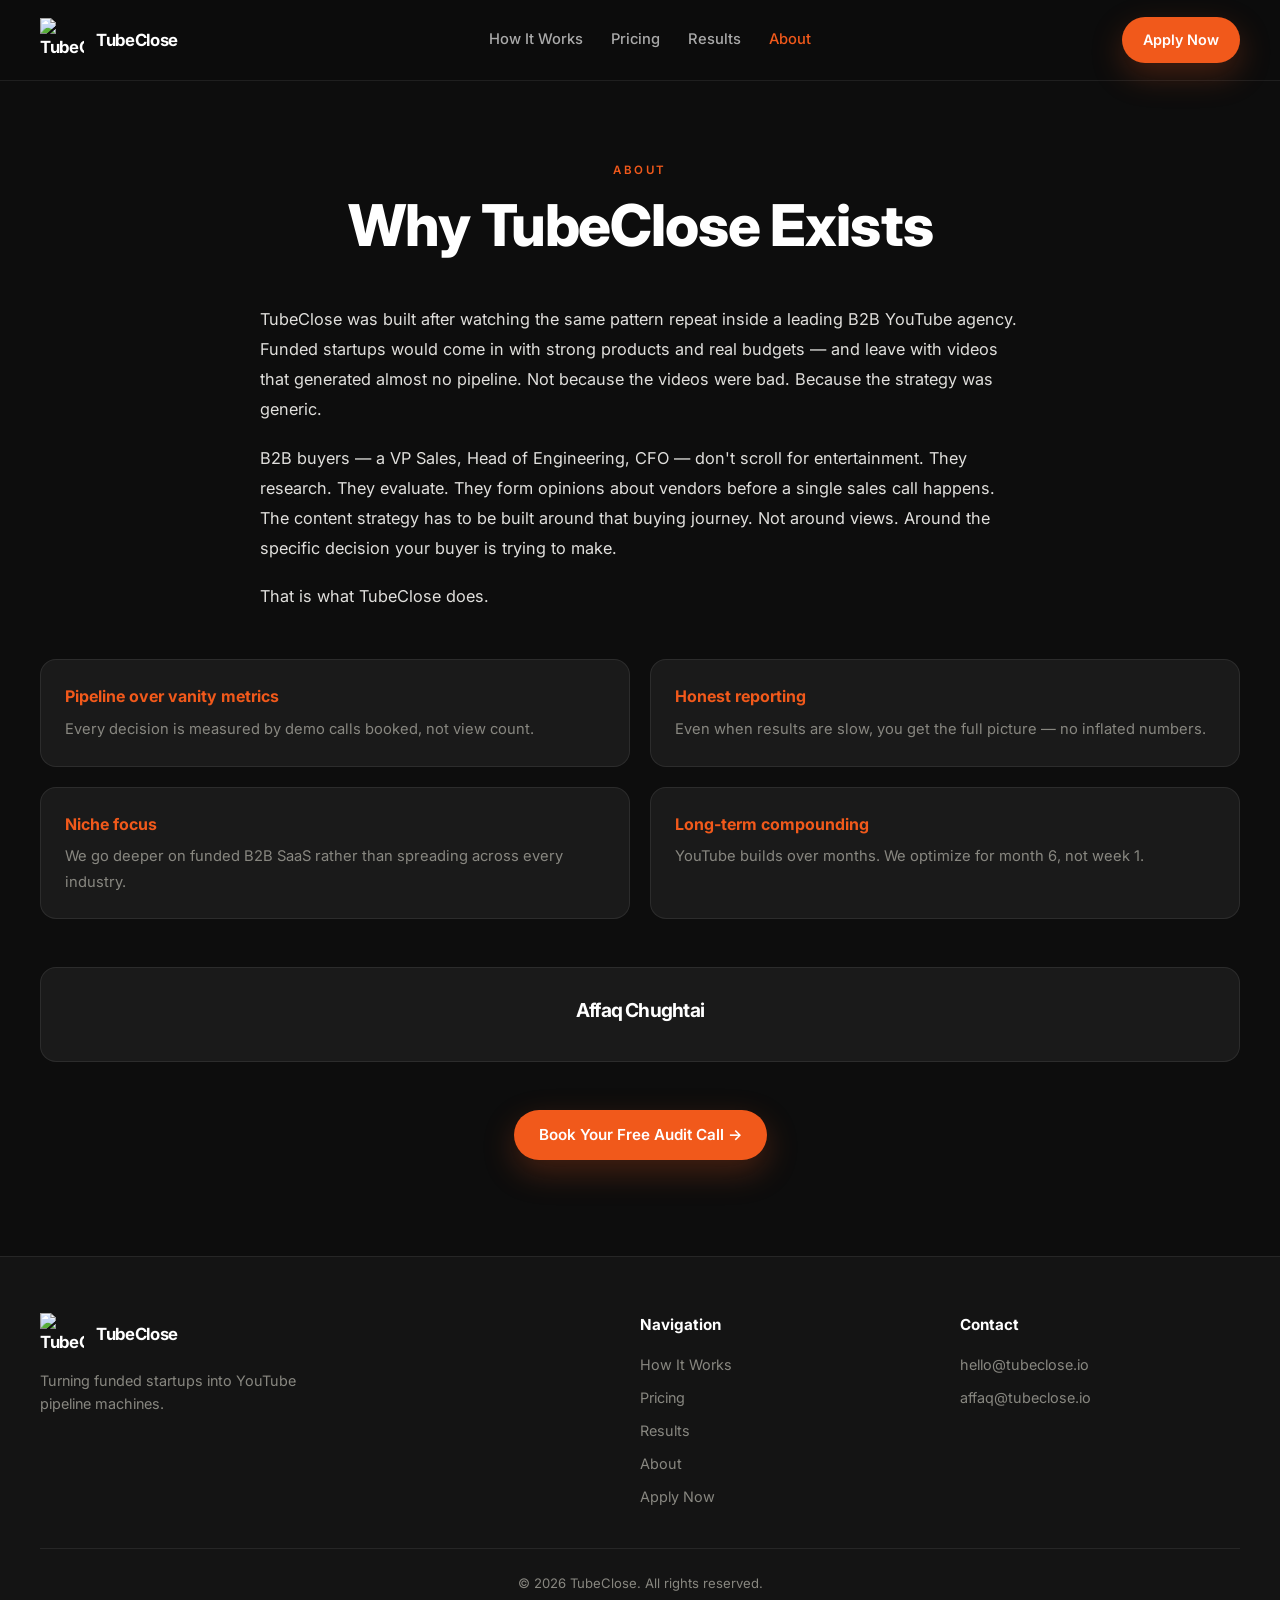
==== about.html @ f4edf195 "Add files via upload" ====
<!DOCTYPE html>
<html lang="en">
<head>
  <meta charset="UTF-8">
  <meta name="viewport" content="width=device-width, initial-scale=1.0">
  <title>About | TubeClose</title>
  <link rel="icon" href="https://framerusercontent.com/images/LfIAenBygjpMhnnKQjpgS8eivw.png">
  <link rel="preconnect" href="https://fonts.googleapis.com">
  <link rel="preconnect" href="https://fonts.gstatic.com" crossorigin>
  <link href="https://fonts.googleapis.com/css2?family=Instrument+Serif:ital@0;1&family=Inter:wght@400;500;600;700;800&display=swap" rel="stylesheet">
  <link rel="stylesheet" href="styles.css">
</head>
<body>

<header class="site-header">
  <div class="container">
    <nav class="nav">
      <a href="index.html" class="brand">
        <img src="https://framerusercontent.com/images/LfIAenBygjpMhnnKQjpgS8eivw.png" alt="TubeClose logo" width="44" height="44">
        <span>TubeClose</span>
      </a>
      <div class="desktop-nav">
        <a href="index.html#how-it-works">How It Works</a>
        <a href="pricing.html">Pricing</a>
        <a href="index.html#results">Results</a>
        <a href="about.html" class="active">About</a>
      </div>
      <div class="nav-actions">
        <a href="https://cal.com/tubeclose.bookings/tube-close-meeting" target="_blank" class="btn btn--primary btn--small">Apply Now</a>
        <button class="menu-toggle" type="button" aria-label="Open menu">☰</button>
      </div>
    </nav>
    <nav class="mobile-nav" id="mobileNav">
      <a href="index.html#how-it-works">How It Works</a>
      <a href="pricing.html">Pricing</a>
      <a href="index.html#results">Results</a>
      <a href="about.html">About</a>
      <a href="contact.html">Apply Now</a>
    </nav>
  </div>
</header>

<main>
  <section class="page-hero">
    <div class="container">
      <p class="eyebrow">About</p>
      <h1>Why TubeClose Exists</h1>
    </div>
  </section>

  <section class="section" style="padding-top: 0; border-top: none;">
    <div class="container">
      <div class="about-content">
        <p>TubeClose was built after watching the same pattern repeat inside a leading B2B YouTube agency. Funded startups would come in with strong products and real budgets — and leave with videos that generated almost no pipeline. Not because the videos were bad. Because the strategy was generic.</p>
        <p>B2B buyers — a VP Sales, Head of Engineering, CFO — don't scroll for entertainment. They research. They evaluate. They form opinions about vendors before a single sales call happens. The content strategy has to be built around that buying journey. Not around views. Around the specific decision your buyer is trying to make.</p>
        <p>That is what TubeClose does.</p>
      </div>

      <div class="values-grid">
        <div class="value-item">
          <strong>Pipeline over vanity metrics</strong>
          <span>Every decision is measured by demo calls booked, not view count.</span>
        </div>
        <div class="value-item">
          <strong>Honest reporting</strong>
          <span>Even when results are slow, you get the full picture — no inflated numbers.</span>
        </div>
        <div class="value-item">
          <strong>Niche focus</strong>
          <span>We go deeper on funded B2B SaaS rather than spreading across every industry.</span>
        </div>
        <div class="value-item">
          <strong>Long-term compounding</strong>
          <span>YouTube builds over months. We optimize for month 6, not week 1.</span>
        </div>
      </div>

      <div class="founder-card">
        <h3>Affaq Chughtai</h3>
      </div>

      <div class="cta-row" style="margin-top: 48px;">
        <a href="https://cal.com/tubeclose.bookings/tube-close-meeting" target="_blank" class="btn btn--primary">Book Your Free Audit Call →</a>
      </div>
    </div>
  </section>
</main>

<footer class="footer">
  <div class="container footer-grid">
    <div>
      <a href="index.html" class="brand">
        <img src="https://framerusercontent.com/images/LfIAenBygjpMhnnKQjpgS8eivw.png" alt="TubeClose" width="44" height="44">
        <span>TubeClose</span>
      </a>
      <p class="footer-tagline">Turning funded startups into YouTube pipeline machines.</p>
    </div>
    <div>
      <h4>Navigation</h4>
      <div class="footer-links">
        <a href="index.html#how-it-works">How It Works</a>
        <a href="pricing.html">Pricing</a>
        <a href="index.html#results">Results</a>
        <a href="about.html">About</a>
        <a href="contact.html">Apply Now</a>
      </div>
    </div>
    <div>
      <h4>Contact</h4>
      <div class="footer-links">
        <a href="mailto:hello@tubeclose.io">hello@tubeclose.io</a>
        <a href="mailto:affaq@tubeclose.io">affaq@tubeclose.io</a>
      </div>
    </div>
  </div>
  <div class="container footer-bottom">© 2026 TubeClose. All rights reserved.</div>
</footer>

<script src="main.js"></script>
</body>
</html>
---- styles.css ----
:root {
  --bg: #0d0d0d;
  --surface: #1a1a1a;
  --surface-2: #141414;
  --text: #ffffff;
  --text-secondary: #e0dfdc;
  --muted: #888780;
  --accent: #f1591b;
  --accent-light: #ff8a3d;
  --accent-soft: rgba(241, 89, 27, 0.15);
  --line: rgba(255, 255, 255, 0.08);
  --radius-lg: 24px;
  --radius-md: 16px;
  --radius-sm: 12px;
  --ease: cubic-bezier(0.4, 0, 0.2, 1);
  --container: min(1200px, calc(100vw - 48px));
}

*, *::before, *::after { box-sizing: border-box; }

html { scroll-behavior: smooth; }

body {
  margin: 0;
  background: var(--bg);
  color: var(--text);
  font-family: "Inter", system-ui, sans-serif;
  line-height: 1.6;
  overflow-x: hidden;
}

a { color: inherit; text-decoration: none; }

img { display: block; max-width: 100%; }

button { font: inherit; cursor: pointer; border: none; background: none; }

.container {
  width: var(--container);
  margin: 0 auto;
}

/* HEADER */
.site-header {
  position: sticky;
  top: 0;
  z-index: 100;
  backdrop-filter: blur(20px);
  background: rgba(13, 13, 13, 0.85);
  border-bottom: 1px solid var(--line);
}

.nav {
  min-height: 80px;
  display: flex;
  align-items: center;
  justify-content: space-between;
  gap: 20px;
}

.brand {
  display: inline-flex;
  align-items: center;
  gap: 12px;
  font-weight: 700;
  font-size: 1.05rem;
  letter-spacing: -0.02em;
  flex-shrink: 0;
}

.brand img {
  width: 44px;
  height: 44px;
  object-fit: contain;
}

.desktop-nav {
  display: flex;
  gap: 28px;
  font-size: 0.92rem;
  font-weight: 500;
  color: rgba(255, 255, 255, 0.65);
}

.desktop-nav a:hover,
.desktop-nav a.active { color: var(--accent); }

.nav-actions { display: flex; align-items: center; gap: 12px; }

.menu-toggle {
  display: none;
  width: 44px;
  height: 44px;
  border-radius: 10px;
  border: 1px solid var(--line);
  color: var(--text);
  font-size: 1.4rem;
}

.mobile-nav {
  display: none;
  flex-direction: column;
  gap: 4px;
  padding: 0 0 20px;
  border-top: 1px solid var(--line);
}

.mobile-nav.open { display: flex; }

.mobile-nav a {
  padding: 12px 0;
  color: rgba(255, 255, 255, 0.75);
  font-weight: 500;
}

/* BUTTONS */
.btn {
  display: inline-flex;
  align-items: center;
  justify-content: center;
  gap: 8px;
  min-height: 48px;
  padding: 12px 24px;
  border-radius: 999px;
  border: 1px solid transparent;
  font-weight: 600;
  font-size: 0.95rem;
  transition: all 0.25s var(--ease);
  white-space: nowrap;
}

.btn:hover { transform: translateY(-2px); }

.btn--primary {
  background: var(--accent);
  color: #fff;
  box-shadow: 0 12px 32px rgba(241, 89, 27, 0.25);
}

.btn--primary:hover {
  background: var(--accent-light);
  box-shadow: 0 16px 40px rgba(241, 89, 27, 0.35);
}

.btn--ghost {
  background: transparent;
  color: #fff;
  border-color: rgba(255, 255, 255, 0.2);
}

.btn--ghost:hover {
  border-color: rgba(255, 255, 255, 0.45);
  background: rgba(255, 255, 255, 0.04);
}

.btn--small { min-height: 42px; padding: 10px 20px; font-size: 0.9rem; }

/* TYPOGRAPHY */
.eyebrow {
  margin: 0 0 16px;
  text-transform: uppercase;
  letter-spacing: 0.22em;
  font-size: 0.72rem;
  color: var(--accent);
  font-weight: 600;
}

.eyebrow--muted { color: var(--muted); }

h1, h2, h3 {
  margin: 0;
  font-weight: 700;
  letter-spacing: -0.04em;
  line-height: 1.05;
}

h1 {
  font-size: clamp(2.8rem, 6vw, 5.2rem);
  font-family: "Instrument Serif", Georgia, serif;
  font-style: italic;
  font-weight: 400;
  letter-spacing: -0.02em;
}

h2 { font-size: clamp(2rem, 4vw, 3.2rem); }

h3 { font-size: 1.2rem; }

.subtext {
  max-width: 720px;
  margin: 20px auto 0;
  color: var(--muted);
  font-size: 1.05rem;
  line-height: 1.75;
}

.section-sub {
  margin-top: 16px;
  color: var(--muted);
  font-size: 1.02rem;
  line-height: 1.7;
}

/* HERO */
.hero {
  padding: 100px 0 60px;
  text-align: center;
}

.hero-copy { max-width: 920px; margin: 0 auto; }

.hero .eyebrow { color: var(--muted); letter-spacing: 0.18em; }

.cta-row {
  display: flex;
  flex-wrap: wrap;
  gap: 14px;
  margin-top: 32px;
  justify-content: center;
}

.trust-bar {
  display: flex;
  flex-wrap: wrap;
  gap: 12px;
  list-style: none;
  padding: 0;
  margin: 36px 0 0;
  color: var(--muted);
  font-size: 0.78rem;
  text-transform: uppercase;
  letter-spacing: 0.14em;
  justify-content: center;
}

.trust-bar li:not(:last-child)::after {
  content: "·";
  margin-left: 12px;
  opacity: 0.5;
}

/* TICKER */
.ticker {
  overflow: hidden;
  padding: 28px 0;
  border-top: 1px solid var(--line);
  border-bottom: 1px solid var(--line);
  background: rgba(241, 89, 27, 0.03);
}

.ticker-track {
  display: flex;
  gap: 40px;
  width: max-content;
  animation: tickerScroll 35s linear infinite;
}

.ticker-track span {
  color: var(--muted);
  text-transform: uppercase;
  letter-spacing: 0.18em;
  font-size: 0.78rem;
  font-weight: 600;
  white-space: nowrap;
}

.ticker-track span::after {
  content: "·";
  margin-left: 40px;
  opacity: 0.35;
}

@keyframes tickerScroll {
  from { transform: translateX(0); }
  to { transform: translateX(-50%); }
}

/* SECTIONS */
.section {
  padding: 96px 0;
  border-top: 1px solid var(--line);
}

.section-heading {
  max-width: 860px;
  margin: 0 auto 40px;
  text-align: center;
}

.body-copy {
  max-width: 820px;
  margin: 0 auto;
  color: var(--text-secondary);
  font-size: 1.02rem;
  line-height: 1.8;
}

.body-copy p { margin: 0 0 16px; }
.body-copy p:last-child { margin-bottom: 0; }

/* CARDS */
.cards-grid {
  display: grid;
  grid-template-columns: repeat(3, 1fr);
  gap: 20px;
  margin-top: 48px;
}

.card {
  padding: 28px;
  background: var(--surface);
  border: 1px solid var(--line);
  border-radius: var(--radius-md);
  transition: border-color 0.25s var(--ease), transform 0.25s var(--ease);
}

.card:hover {
  border-color: rgba(241, 89, 27, 0.35);
  transform: translateY(-3px);
}

.card h3 { margin-bottom: 10px; }
.card p { margin: 0; color: var(--muted); font-size: 0.95rem; line-height: 1.65; }

/* SOLUTION NUMBERS */
.solution-grid {
  display: grid;
  grid-template-columns: repeat(3, 1fr);
  gap: 24px;
  margin-top: 48px;
}

.solution-item {
  padding: 32px 28px;
  background: var(--surface);
  border: 1px solid var(--line);
  border-radius: var(--radius-md);
}

.solution-num {
  font-size: 0.85rem;
  font-weight: 700;
  color: var(--accent);
  letter-spacing: 0.1em;
  margin-bottom: 16px;
}

.solution-item h3 { margin-bottom: 10px; }
.solution-item p { margin: 0; color: var(--muted); font-size: 0.95rem; line-height: 1.65; }

/* STATS */
.stats-row {
  display: grid;
  grid-template-columns: repeat(3, 1fr);
  gap: 20px;
  margin-top: 48px;
}

.stat-block {
  padding: 32px 24px;
  background: var(--surface);
  border: 1px solid var(--line);
  border-radius: var(--radius-md);
  text-align: center;
}

.stat-block .stat-value {
  display: block;
  font-size: clamp(2rem, 4vw, 3rem);
  font-weight: 800;
  color: var(--accent);
  letter-spacing: -0.04em;
  margin-bottom: 8px;
}

.stat-block .stat-label {
  color: var(--muted);
  font-size: 0.92rem;
  line-height: 1.5;
}

/* PROCESS */
.process-grid {
  display: grid;
  grid-template-columns: repeat(3, 1fr);
  gap: 20px;
  margin-top: 48px;
}

.step {
  padding: 28px;
  background: var(--surface);
  border: 1px solid var(--line);
  border-radius: var(--radius-md);
}

.step-number {
  font-size: 2.4rem;
  font-weight: 800;
  color: var(--accent);
  line-height: 1;
  margin-bottom: 12px;
}

.step h3 { margin-bottom: 10px; }
.step p { margin: 0; color: var(--muted); font-size: 0.93rem; line-height: 1.6; }

/* WHO */
.who-grid {
  display: grid;
  grid-template-columns: 1fr 1fr;
  gap: 40px;
  margin-top: 48px;
}

.who-column {
  padding: 32px;
  background: var(--surface);
  border: 1px solid var(--line);
  border-radius: var(--radius-md);
}

.who-column h3 {
  margin-bottom: 20px;
  display: flex;
  align-items: center;
  gap: 10px;
}

.who-column--yes h3 { color: #4ade80; }
.who-column--no h3 { color: #f87171; }

.who-list {
  list-style: none;
  padding: 0;
  margin: 0;
}

.who-list li {
  padding: 11px 0;
  border-bottom: 1px solid var(--line);
  color: var(--text-secondary);
  font-size: 0.95rem;
}

.who-list li:last-child { border-bottom: none; }

.who-note {
  text-align: center;
  color: var(--muted);
  font-size: 0.9rem;
  margin-top: 32px;
}

/* RESULTS */
.results-grid {
  display: grid;
  grid-template-columns: repeat(6, 1fr);
  gap: 20px;
  margin-top: 48px;
}

.results-grid .result-card:nth-child(1) { grid-column: span 2; }
.results-grid .result-card:nth-child(2) { grid-column: span 2; }
.results-grid .result-card:nth-child(3) { grid-column: span 2; }
.results-grid .result-card:nth-child(4) { grid-column: 2 / span 2; }
.results-grid .result-card:nth-child(5) { grid-column: 4 / span 2; }

.result-card {
  padding: 26px;
  background: var(--surface);
  border: 1px solid var(--line);
  border-radius: var(--radius-md);
}

.result-tag {
  font-size: 0.72rem;
  text-transform: uppercase;
  letter-spacing: 0.12em;
  color: var(--accent);
  font-weight: 700;
  margin-bottom: 6px;
}

.result-company {
  font-weight: 700;
  font-size: 1.05rem;
  margin-bottom: 10px;
}

.result-detail {
  color: var(--muted);
  font-size: 0.92rem;
  line-height: 1.6;
  margin: 0;
}

.result-card--featured {
  grid-column: 1 / -1;
  max-width: 520px;
  margin: 8px auto 0;
  text-align: center;
  background: linear-gradient(135deg, rgba(241, 89, 27, 0.12), var(--surface));
  border-color: rgba(241, 89, 27, 0.4);
}

.disclaimer {
  text-align: center;
  color: var(--muted);
  font-size: 0.78rem;
  margin-top: 32px;
  opacity: 0.8;
}

/* PRICING */
.pricing-grid {
  display: grid;
  grid-template-columns: repeat(3, 1fr);
  gap: 24px;
  margin-top: 48px;
}

.pricing-card {
  padding: 36px 32px;
  background: var(--surface);
  border: 1px solid var(--line);
  border-radius: var(--radius-md);
  position: relative;
  transition: transform 0.25s var(--ease), border-color 0.25s var(--ease);
}

.pricing-card:hover {
  transform: translateY(-4px);
  border-color: rgba(241, 89, 27, 0.35);
}

.pricing-card--featured {
  border-color: var(--accent);
  background: linear-gradient(180deg, rgba(241, 89, 27, 0.08), var(--surface));
}

.pricing-badge {
  position: absolute;
  top: 20px;
  right: 20px;
  background: var(--accent);
  color: #fff;
  padding: 5px 12px;
  border-radius: 999px;
  font-size: 0.68rem;
  font-weight: 700;
  text-transform: uppercase;
  letter-spacing: 0.12em;
}

.pricing-label {
  font-size: 0.78rem;
  text-transform: uppercase;
  letter-spacing: 0.16em;
  color: var(--muted);
  font-weight: 600;
  margin: 0 0 8px;
}

.pricing-price {
  font-size: 2.4rem;
  font-weight: 800;
  letter-spacing: -0.04em;
  margin: 0 0 4px;
}

.pricing-price span {
  font-size: 0.45em;
  color: var(--muted);
  font-weight: 500;
}

.pricing-videos {
  color: var(--muted);
  font-size: 0.92rem;
  margin: 0 0 24px;
}

.pricing-card ul {
  list-style: none;
  padding: 0;
  margin: 0;
  display: grid;
  gap: 10px;
}

.pricing-card li {
  color: var(--text-secondary);
  font-size: 0.92rem;
  padding-left: 22px;
  position: relative;
}

.pricing-card li::before {
  content: "✓";
  position: absolute;
  left: 0;
  color: var(--accent);
  font-weight: 700;
}

.pricing-cta { margin-top: 28px; }

/* FAQ */
.faq-list {
  max-width: 760px;
  margin: 48px auto 0;
  border-top: 1px solid var(--line);
}

.faq-item { border-bottom: 1px solid var(--line); }

.faq-question {
  width: 100%;
  padding: 22px 0;
  color: var(--text);
  font-size: 1.05rem;
  font-weight: 600;
  text-align: left;
  display: flex;
  justify-content: space-between;
  align-items: center;
  gap: 16px;
}

.faq-question:hover { color: var(--accent); }

.faq-icon {
  font-size: 1.3rem;
  color: var(--accent);
  transition: transform 0.25s var(--ease);
  flex-shrink: 0;
}

.faq-item[data-open="true"] .faq-icon { transform: rotate(45deg); }

.faq-answer {
  display: none;
  padding: 0 0 22px;
  color: var(--muted);
  font-size: 0.95rem;
  line-height: 1.7;
}

.faq-item[data-open="true"] .faq-answer { display: block; }

/* FINAL CTA */
.final-cta {
  text-align: center;
  background: linear-gradient(180deg, rgba(241, 89, 27, 0.06), transparent);
}

.final-cta-box {
  max-width: 720px;
  margin: 0 auto;
  padding: 56px 40px;
  border: 1px solid rgba(241, 89, 27, 0.2);
  border-radius: var(--radius-lg);
  background: var(--surface);
}

/* PAGE HERO (inner pages) */
.page-hero {
  padding: 80px 0 48px;
  text-align: center;
}

.page-hero h1 {
  font-family: "Inter", sans-serif;
  font-style: normal;
  font-weight: 800;
  font-size: clamp(2.2rem, 4.5vw, 3.6rem);
}

/* CONTACT */
.contact-grid {
  display: grid;
  grid-template-columns: 1fr 1fr;
  gap: 48px;
  margin-top: 48px;
  align-items: start;
}

.contact-list {
  list-style: none;
  padding: 0;
  margin: 24px 0 0;
}

.contact-list li {
  padding: 14px 0 14px 28px;
  position: relative;
  color: var(--text-secondary);
  border-bottom: 1px solid var(--line);
}

.contact-list li::before {
  content: "→";
  position: absolute;
  left: 0;
  color: var(--accent);
}

.contact-box {
  padding: 40px;
  background: var(--surface);
  border: 1px solid var(--line);
  border-radius: var(--radius-md);
  text-align: center;
}

/* ABOUT */
.about-content {
  max-width: 760px;
  margin: 0 auto;
  color: var(--text-secondary);
  font-size: 1.02rem;
  line-height: 1.85;
}

.about-content p { margin: 0 0 18px; }

.values-grid {
  display: grid;
  grid-template-columns: repeat(2, 1fr);
  gap: 20px;
  margin-top: 48px;
}

.value-item {
  padding: 24px;
  background: var(--surface);
  border: 1px solid var(--line);
  border-radius: var(--radius-md);
}

.value-item strong {
  display: block;
  color: var(--accent);
  margin-bottom: 6px;
}

.value-item span { color: var(--muted); font-size: 0.92rem; }

.founder-card {
  margin-top: 48px;
  padding: 32px;
  background: var(--surface);
  border: 1px solid var(--line);
  border-radius: var(--radius-md);
  text-align: center;
}

.founder-card h3 { margin-bottom: 8px; }
.founder-card p { color: var(--muted); margin: 0; }

/* FOOTER */
.footer {
  background: var(--surface-2);
  border-top: 1px solid var(--line);
  padding: 56px 0 32px;
}

.footer-grid {
  display: grid;
  grid-template-columns: 2fr 1fr 1fr;
  gap: 40px;
  margin-bottom: 40px;
}

.footer-tagline {
  color: var(--muted);
  font-size: 0.9rem;
  margin-top: 12px;
  max-width: 280px;
}

.footer h4 {
  margin: 0 0 16px;
  font-size: 0.95rem;
}

.footer-links {
  display: grid;
  gap: 10px;
}

.footer-links a {
  color: var(--muted);
  font-size: 0.9rem;
  transition: color 0.2s;
}

.footer-links a:hover { color: var(--accent); }

.footer-bottom {
  text-align: center;
  padding-top: 24px;
  border-top: 1px solid var(--line);
  color: var(--muted);
  font-size: 0.82rem;
}

/* RESPONSIVE */
@media (max-width: 960px) {
  .cards-grid,
  .solution-grid,
  .stats-row,
  .process-grid,
  .results-grid,
  .pricing-grid,
  .values-grid { grid-template-columns: 1fr; }

  .who-grid,
  .contact-grid,
  .footer-grid { grid-template-columns: 1fr; }

  .desktop-nav,
  .nav-actions .btn--ghost { display: none; }

  .menu-toggle { display: grid; place-items: center; }

  .result-card--featured { max-width: 100%; }
}

@media (max-width: 640px) {
  .section { padding: 64px 0; }
  .hero { padding: 72px 0 48px; }
  .cta-row { flex-direction: column; align-items: stretch; }
  .container { width: calc(100vw - 32px); }
}
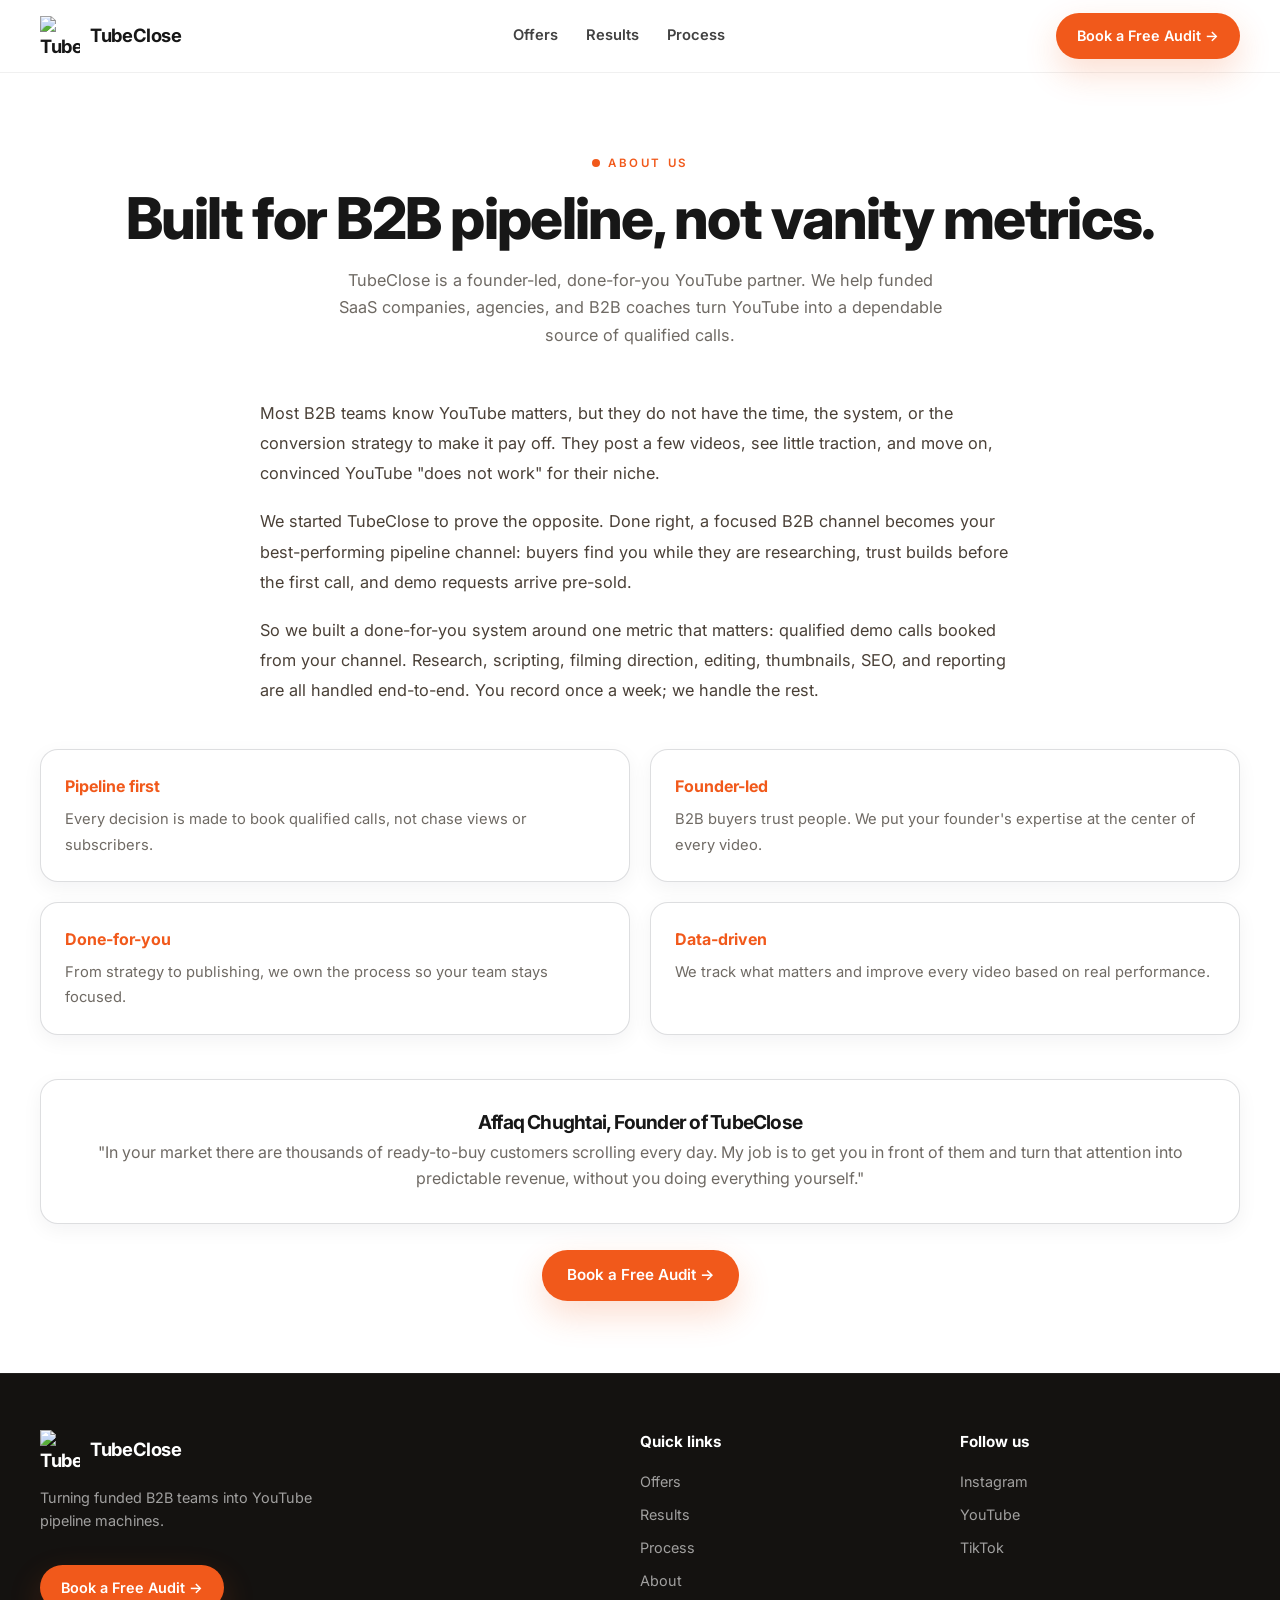
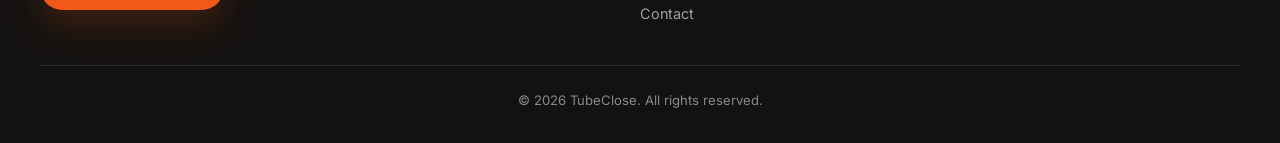
==== commit aa1da0d6: "Add files via upload" ====
--- a/about.html
+++ b/about.html
@@ -3,117 +3,124 @@
 <head>
   <meta charset="UTF-8">
   <meta name="viewport" content="width=device-width, initial-scale=1.0">
-  <title>About | TubeClose</title>
+  <title>TubeClose</title>
+  <meta name="description" content="About TubeClose, a founder-led, done-for-you YouTube growth partner for funded B2B teams, agencies, and coaches.">
   <link rel="icon" href="https://framerusercontent.com/images/LfIAenBygjpMhnnKQjpgS8eivw.png">
   <link rel="preconnect" href="https://fonts.googleapis.com">
   <link rel="preconnect" href="https://fonts.gstatic.com" crossorigin>
-  <link href="https://fonts.googleapis.com/css2?family=Instrument+Serif:ital@0;1&family=Inter:wght@400;500;600;700;800&display=swap" rel="stylesheet">
+  <link href="https://fonts.googleapis.com/css2?family=Inter:wght@400;500;600;700;800&display=swap" rel="stylesheet">
   <link rel="stylesheet" href="styles.css">
 </head>
 <body>
 
-<header class="site-header">
+<header class="site-header site-header--dark">
   <div class="container">
     <nav class="nav">
       <a href="index.html" class="brand">
-        <img src="https://framerusercontent.com/images/LfIAenBygjpMhnnKQjpgS8eivw.png" alt="TubeClose logo" width="44" height="44">
+        <img src="https://framerusercontent.com/images/LfIAenBygjpMhnnKQjpgS8eivw.png" alt="TubeClose logo" width="40" height="40">
         <span>TubeClose</span>
       </a>
       <div class="desktop-nav">
-        <a href="index.html#how-it-works">How It Works</a>
-        <a href="pricing.html">Pricing</a>
+        <a href="pricing.html">Offers</a>
         <a href="index.html#results">Results</a>
-        <a href="about.html" class="active">About</a>
+        <a href="index.html#process">Process</a>
       </div>
       <div class="nav-actions">
-        <a href="https://cal.com/tubeclose.bookings/tube-close-meeting" target="_blank" class="btn btn--primary btn--small">Apply Now</a>
-        <button class="menu-toggle" type="button" aria-label="Open menu">☰</button>
+        <a href="https://cal.com/tubeclose.bookings/tube-close-meeting" target="_blank" class="btn btn--primary btn--small">Book a Free Audit &rarr;</a>
+        <button class="menu-toggle" type="button" aria-label="Open menu">&#9776;</button>
       </div>
     </nav>
     <nav class="mobile-nav" id="mobileNav">
-      <a href="index.html#how-it-works">How It Works</a>
-      <a href="pricing.html">Pricing</a>
+      <a href="pricing.html">Offers</a>
       <a href="index.html#results">Results</a>
-      <a href="about.html">About</a>
-      <a href="contact.html">Apply Now</a>
+      <a href="index.html#process">Process</a>
+      <a href="contact.html">Contact</a>
     </nav>
   </div>
 </header>
 
 <main>
+
   <section class="page-hero">
     <div class="container">
-      <p class="eyebrow">About</p>
-      <h1>Why TubeClose Exists</h1>
+      <p class="eyebrow" style="justify-content:center;"><span class="eyebrow-dot"></span> About Us</p>
+      <h1>Built for B2B pipeline, not vanity metrics.</h1>
+      <p class="subtext">TubeClose is a founder-led, done-for-you YouTube partner. We help funded SaaS companies, agencies, and B2B coaches turn YouTube into a dependable source of qualified calls.</p>
     </div>
   </section>
 
-  <section class="section" style="padding-top: 0; border-top: none;">
+  <section class="section" style="padding-top:0; border-top:none;">
     <div class="container">
       <div class="about-content">
-        <p>TubeClose was built after watching the same pattern repeat inside a leading B2B YouTube agency. Funded startups would come in with strong products and real budgets — and leave with videos that generated almost no pipeline. Not because the videos were bad. Because the strategy was generic.</p>
-        <p>B2B buyers — a VP Sales, Head of Engineering, CFO — don't scroll for entertainment. They research. They evaluate. They form opinions about vendors before a single sales call happens. The content strategy has to be built around that buying journey. Not around views. Around the specific decision your buyer is trying to make.</p>
-        <p>That is what TubeClose does.</p>
+        <p>Most B2B teams know YouTube matters, but they do not have the time, the system, or the conversion strategy to make it pay off. They post a few videos, see little traction, and move on, convinced YouTube "does not work" for their niche.</p>
+        <p>We started TubeClose to prove the opposite. Done right, a focused B2B channel becomes your best-performing pipeline channel: buyers find you while they are researching, trust builds before the first call, and demo requests arrive pre-sold.</p>
+        <p>So we built a done-for-you system around one metric that matters: qualified demo calls booked from your channel. Research, scripting, filming direction, editing, thumbnails, SEO, and reporting are all handled end-to-end. You record once a week; we handle the rest.</p>
       </div>
 
       <div class="values-grid">
         <div class="value-item">
-          <strong>Pipeline over vanity metrics</strong>
-          <span>Every decision is measured by demo calls booked, not view count.</span>
+          <strong>Pipeline first</strong>
+          <span>Every decision is made to book qualified calls, not chase views or subscribers.</span>
         </div>
         <div class="value-item">
-          <strong>Honest reporting</strong>
-          <span>Even when results are slow, you get the full picture — no inflated numbers.</span>
+          <strong>Founder-led</strong>
+          <span>B2B buyers trust people. We put your founder's expertise at the center of every video.</span>
         </div>
         <div class="value-item">
-          <strong>Niche focus</strong>
-          <span>We go deeper on funded B2B SaaS rather than spreading across every industry.</span>
+          <strong>Done-for-you</strong>
+          <span>From strategy to publishing, we own the process so your team stays focused.</span>
         </div>
         <div class="value-item">
-          <strong>Long-term compounding</strong>
-          <span>YouTube builds over months. We optimize for month 6, not week 1.</span>
+          <strong>Data-driven</strong>
+          <span>We track what matters and improve every video based on real performance.</span>
         </div>
       </div>
 
       <div class="founder-card">
-        <h3>Affaq Chughtai</h3>
+        <h3>Affaq Chughtai, Founder of TubeClose</h3>
+        <p>"In your market there are thousands of ready-to-buy customers scrolling every day. My job is to get you in front of them and turn that attention into predictable revenue, without you doing everything yourself."</p>
       </div>
 
-      <div class="cta-row" style="margin-top: 48px;">
-        <a href="https://cal.com/tubeclose.bookings/tube-close-meeting" target="_blank" class="btn btn--primary">Book Your Free Audit Call →</a>
+      <div class="cta-row">
+        <a href="https://cal.com/tubeclose.bookings/tube-close-meeting" target="_blank" class="btn btn--primary">Book a Free Audit &rarr;</a>
       </div>
     </div>
   </section>
+
 </main>
 
 <footer class="footer">
   <div class="container footer-grid">
     <div>
       <a href="index.html" class="brand">
-        <img src="https://framerusercontent.com/images/LfIAenBygjpMhnnKQjpgS8eivw.png" alt="TubeClose" width="44" height="44">
+        <img src="https://framerusercontent.com/images/LfIAenBygjpMhnnKQjpgS8eivw.png" alt="TubeClose" width="40" height="40">
         <span>TubeClose</span>
       </a>
-      <p class="footer-tagline">Turning funded startups into YouTube pipeline machines.</p>
+      <p class="footer-tagline">Turning funded B2B teams into YouTube pipeline machines.</p>
+      <a href="https://cal.com/tubeclose.bookings/tube-close-meeting" target="_blank" class="btn btn--primary btn--small" style="margin-top:18px;">Book a Free Audit &rarr;</a>
     </div>
     <div>
-      <h4>Navigation</h4>
+      <h4>Quick links</h4>
       <div class="footer-links">
-        <a href="index.html#how-it-works">How It Works</a>
-        <a href="pricing.html">Pricing</a>
+        <a href="pricing.html">Offers</a>
         <a href="index.html#results">Results</a>
+        <a href="index.html#process">Process</a>
         <a href="about.html">About</a>
-        <a href="contact.html">Apply Now</a>
+        <a href="contact.html">Contact</a>
       </div>
     </div>
     <div>
-      <h4>Contact</h4>
+      <h4>Follow us</h4>
       <div class="footer-links">
-        <a href="mailto:hello@tubeclose.io">hello@tubeclose.io</a>
-        <a href="mailto:affaq@tubeclose.io">affaq@tubeclose.io</a>
+        <a href="https://instagram.com/theaffaqch" target="_blank" rel="noopener">Instagram</a>
+        <a href="https://youtube.com/@affaqchughtai" target="_blank" rel="noopener">YouTube</a>
+        <a href="https://tiktok.com/@affaq.chughtai" target="_blank" rel="noopener">TikTok</a>
       </div>
     </div>
   </div>
-  <div class="container footer-bottom">© 2026 TubeClose. All rights reserved.</div>
+  <div class="container footer-bottom">
+    &copy; 2026 TubeClose. All rights reserved.
+  </div>
 </footer>
 
 <script src="main.js"></script>
--- a/styles.css
+++ b/styles.css
@@ -1,16 +1,20 @@
 :root {
-  --bg: #0d0d0d;
-  --surface: #1a1a1a;
-  --surface-2: #141414;
-  --text: #ffffff;
-  --text-secondary: #e0dfdc;
-  --muted: #888780;
+  --bg: #ffffff;
+  --surface: #ffffff;
+  --surface-2: #f7f7f4;
+  --surface-3: #ffffff;
+  --text: #171717;
+  --text-secondary: #4a4037;
+  --muted: #6f6a64;
   --accent: #f1591b;
   --accent-light: #ff8a3d;
-  --accent-soft: rgba(241, 89, 27, 0.15);
-  --line: rgba(255, 255, 255, 0.08);
-  --radius-lg: 24px;
-  --radius-md: 16px;
+  --accent-soft: rgba(241, 89, 27, 0.12);
+  --line: rgba(17, 24, 39, 0.14);
+  --dark: #141210;
+  --dark-2: #1d1a17;
+  --shadow: 0 16px 36px rgba(15, 23, 42, 0.04);
+  --radius-lg: 28px;
+  --radius-md: 18px;
   --radius-sm: 12px;
   --ease: cubic-bezier(0.4, 0, 0.2, 1);
   --container: min(1200px, calc(100vw - 48px));
@@ -18,11 +22,14 @@
 
 *, *::before, *::after { box-sizing: border-box; }
 
-html { scroll-behavior: smooth; }
+html {
+  scroll-behavior: smooth;
+  scroll-padding-top: 84px;
+}
 
 body {
   margin: 0;
-  background: var(--bg);
+  background: #ffffff;
   color: var(--text);
   font-family: "Inter", system-ui, sans-serif;
   line-height: 1.6;
@@ -30,9 +37,7 @@
 }
 
 a { color: inherit; text-decoration: none; }
-
 img { display: block; max-width: 100%; }
-
 button { font: inherit; cursor: pointer; border: none; background: none; }
 
 .container {
@@ -40,18 +45,34 @@
   margin: 0 auto;
 }
 
-/* HEADER */
+/* ─── HEADER (DARK) ───────────────────────────── */
 .site-header {
   position: sticky;
   top: 0;
   z-index: 100;
   backdrop-filter: blur(20px);
-  background: rgba(13, 13, 13, 0.85);
+  background: rgba(255, 250, 242, 0.86);
   border-bottom: 1px solid var(--line);
-}
+  box-shadow: 0 6px 25px rgba(15, 23, 42, 0.04);
+}
+
+.site-header--dark {
+  background: rgba(255, 255, 255, 0.04);
+  backdrop-filter: blur(20px) saturate(150%);
+  -webkit-backdrop-filter: blur(20px) saturate(150%);
+  border-bottom: 1px solid rgba(0, 0, 0, 0.06);
+  box-shadow: none;
+}
+
+.site-header--dark .brand { color: var(--text); }
+.site-header--dark .desktop-nav { color: rgba(23, 23, 23, 0.82); font-weight: 600; }
+.site-header--dark .desktop-nav a:hover { color: var(--accent); }
+.site-header--dark .menu-toggle { color: var(--text); border-color: var(--line); }
+.site-header--dark .mobile-nav { border-top-color: var(--line); }
+.site-header--dark .mobile-nav a { color: rgba(23, 23, 23, 0.85); }
 
 .nav {
-  min-height: 80px;
+  min-height: 72px;
   display: flex;
   align-items: center;
   justify-content: space-between;
@@ -61,25 +82,20 @@
 .brand {
   display: inline-flex;
   align-items: center;
-  gap: 12px;
+  gap: 10px;
   font-weight: 700;
-  font-size: 1.05rem;
+  font-size: 1.15rem;
   letter-spacing: -0.02em;
   flex-shrink: 0;
 }
 
-.brand img {
-  width: 44px;
-  height: 44px;
-  object-fit: contain;
-}
+.brand img { width: 40px; height: 40px; object-fit: contain; }
 
 .desktop-nav {
   display: flex;
   gap: 28px;
   font-size: 0.92rem;
   font-weight: 500;
-  color: rgba(255, 255, 255, 0.65);
 }
 
 .desktop-nav a:hover,
@@ -89,12 +105,12 @@
 
 .menu-toggle {
   display: none;
-  width: 44px;
-  height: 44px;
+  width: 42px;
+  height: 42px;
   border-radius: 10px;
   border: 1px solid var(--line);
   color: var(--text);
-  font-size: 1.4rem;
+  font-size: 1.35rem;
 }
 
 .mobile-nav {
@@ -109,11 +125,11 @@
 
 .mobile-nav a {
   padding: 12px 0;
-  color: rgba(255, 255, 255, 0.75);
+  color: rgba(23, 23, 23, 0.8);
   font-weight: 500;
 }
 
-/* BUTTONS */
+/* ─── BUTTONS ─────────────────────────────────── */
 .btn {
   display: inline-flex;
   align-items: center;
@@ -122,11 +138,14 @@
   min-height: 48px;
   padding: 12px 24px;
   border-radius: 999px;
-  border: 1px solid transparent;
+  border: 1px solid rgba(241, 89, 27, 0.34);
+  box-shadow: inset 0 0 0 1px rgba(241, 89, 27, 0.12);
   font-weight: 600;
   font-size: 0.95rem;
   transition: all 0.25s var(--ease);
   white-space: nowrap;
+  position: relative;
+  overflow: hidden;
 }
 
 .btn:hover { transform: translateY(-2px); }
@@ -134,28 +153,29 @@
 .btn--primary {
   background: var(--accent);
   color: #fff;
-  box-shadow: 0 12px 32px rgba(241, 89, 27, 0.25);
+  border-color: rgba(241, 89, 27, 0.45);
+  box-shadow: 0 14px 34px rgba(241, 89, 27, 0.2);
 }
 
 .btn--primary:hover {
   background: var(--accent-light);
-  box-shadow: 0 16px 40px rgba(241, 89, 27, 0.35);
+  box-shadow: 0 18px 42px rgba(241, 89, 27, 0.28);
 }
 
 .btn--ghost {
-  background: transparent;
-  color: #fff;
-  border-color: rgba(255, 255, 255, 0.2);
+  background: var(--surface);
+  color: var(--text);
+  border-color: rgba(17, 24, 39, 0.16);
 }
 
 .btn--ghost:hover {
-  border-color: rgba(255, 255, 255, 0.45);
-  background: rgba(255, 255, 255, 0.04);
+  border-color: rgba(241, 89, 27, 0.34);
+  background: rgba(241, 89, 27, 0.06);
 }
 
 .btn--small { min-height: 42px; padding: 10px 20px; font-size: 0.9rem; }
 
-/* TYPOGRAPHY */
+/* ─── TYPOGRAPHY ──────────────────────────────── */
 .eyebrow {
   margin: 0 0 16px;
   text-transform: uppercase;
@@ -163,9 +183,18 @@
   font-size: 0.72rem;
   color: var(--accent);
   font-weight: 600;
-}
-
-.eyebrow--muted { color: var(--muted); }
+  display: inline-flex;
+  align-items: center;
+  gap: 8px;
+}
+
+.eyebrow-dot {
+  width: 8px;
+  height: 8px;
+  border-radius: 50%;
+  background: var(--accent);
+  display: inline-block;
+}
 
 h1, h2, h3 {
   margin: 0;
@@ -175,77 +204,203 @@
 }
 
 h1 {
-  font-size: clamp(2.8rem, 6vw, 5.2rem);
-  font-family: "Instrument Serif", Georgia, serif;
-  font-style: italic;
-  font-weight: 400;
-  letter-spacing: -0.02em;
-}
-
-h2 { font-size: clamp(2rem, 4vw, 3.2rem); }
-
+  font-size: clamp(2.4rem, 5vw, 4.2rem);
+  font-weight: 700;
+  letter-spacing: -0.03em;
+}
+
+h2 { font-size: clamp(1.9rem, 4vw, 3.1rem); }
 h3 { font-size: 1.2rem; }
 
 .subtext {
-  max-width: 720px;
-  margin: 20px auto 0;
-  color: var(--muted);
-  font-size: 1.05rem;
-  line-height: 1.75;
-}
-
-.section-sub {
-  margin-top: 16px;
+  max-width: 620px;
+  margin: 18px auto 0;
   color: var(--muted);
   font-size: 1.02rem;
   line-height: 1.7;
 }
 
-/* HERO */
+.section-sub {
+  margin-top: 14px;
+  color: var(--muted);
+  font-size: 1rem;
+  line-height: 1.65;
+}
+
+/* ─── HERO ────────────────────────────────────── */
 .hero {
-  padding: 100px 0 60px;
+  position: relative;
+  padding: 72px 0 52px;
+  overflow: hidden;
+}
+
+.hero::before {
+  content: "";
+  position: absolute;
+  top: -160px;
+  left: 50%;
+  transform: translateX(-50%);
+  width: 900px;
+  height: 620px;
+  background: radial-gradient(50% 50% at 50% 40%, rgba(241, 89, 27, 0.18), rgba(241, 89, 27, 0) 70%);
+  pointer-events: none;
+  z-index: 0;
+}
+
+.hero-grid {
+  position: absolute;
+  inset: 0;
+  width: 100%;
+  height: 100%;
+  pointer-events: none;
+  z-index: 0;
+  opacity: 0.7;
+}
+
+.hero-blob {
+  position: absolute;
+  border-radius: 50%;
+  filter: blur(80px);
+  pointer-events: none;
+  z-index: 0;
+}
+
+.hero-blob--1 {
+  width: 420px; height: 420px;
+  background: radial-gradient(circle, rgba(241, 89, 27, 0.13), transparent 70%);
+  top: -80px; right: -100px;
+}
+
+.hero-blob--2 {
+  width: 300px; height: 300px;
+  background: radial-gradient(circle, rgba(255, 138, 61, 0.09), transparent 70%);
+  bottom: -40px; left: -60px;
+}
+
+.hero .container { position: relative; z-index: 1; }
+
+.hero-badge-row {
+  display: inline-flex;
+  align-items: center;
+  gap: 10px;
+  padding: 8px 16px;
+  border-radius: 999px;
+  border: 1px solid var(--line);
+  background: rgba(255, 255, 255, 0.7);
+  box-shadow: var(--shadow);
+  color: var(--text-secondary);
+  font-size: 0.8rem;
+  font-weight: 500;
+  margin-bottom: 20px;
+}
+
+.hero-stars { color: #f5a623; letter-spacing: 0.08em; }
+
+.hero-stats {
+  display: grid;
+  grid-template-columns: repeat(3, auto);
+  justify-content: center;
+  gap: 20px 44px;
+  margin: 30px auto 0;
+  padding-top: 26px;
+  border-top: 1px solid var(--line);
+  max-width: 640px;
+}
+
+.hero-stat { text-align: center; }
+
+.hero-stat-value {
+  display: block;
+  font-size: clamp(1.5rem, 3.4vw, 2.2rem);
+  font-weight: 800;
+  color: var(--accent);
+  letter-spacing: -0.03em;
+  line-height: 1;
+}
+
+.hero-stat-label {
+  display: block;
+  margin-top: 6px;
+  color: var(--muted);
+  font-size: 0.8rem;
+  line-height: 1.4;
+}
+
+.hero-layout {
+  display: grid;
+  grid-template-columns: 1fr;
+  align-items: center;
+  gap: 28px;
+}
+
+.hero-copy {
+  max-width: 780px;
+  margin: 0 auto;
   text-align: center;
 }
 
-.hero-copy { max-width: 920px; margin: 0 auto; }
-
-.hero .eyebrow { color: var(--muted); letter-spacing: 0.18em; }
+.hero .eyebrow { color: var(--accent); letter-spacing: 0.18em; justify-content: center; }
+
+.hero h1 {
+  max-width: 760px;
+  margin: 0 auto;
+  text-align: center;
+}
+
+/* ─── ANIMATED WORD (swipe-up) ────────────────── */
+.hero-animated {
+  display: inline-grid;
+  vertical-align: bottom;
+  color: var(--accent);
+  overflow: hidden;
+  padding: 0 0.06em 0.1em;
+  margin: 0 0.05em;
+}
+
+.hero-animated-word {
+  grid-area: 1 / 1;
+  white-space: nowrap;
+  opacity: 0;
+  transform: translateY(105%);
+  transition: transform 0.55s var(--ease), opacity 0.55s var(--ease);
+}
+
+.hero-animated-word.is-active { opacity: 1; transform: translateY(0); }
+.hero-animated-word.is-leaving { opacity: 0; transform: translateY(-105%); }
+
+.hero .subtext { margin: 14px auto 0; max-width: 560px; font-size: 1rem; }
 
 .cta-row {
   display: flex;
   flex-wrap: wrap;
   gap: 14px;
-  margin-top: 32px;
+  margin-top: 26px;
   justify-content: center;
 }
 
 .trust-bar {
   display: flex;
   flex-wrap: wrap;
-  gap: 12px;
+  gap: 10px 12px;
   list-style: none;
   padding: 0;
-  margin: 36px 0 0;
+  margin: 22px auto 0;
   color: var(--muted);
-  font-size: 0.78rem;
+  font-size: 0.76rem;
   text-transform: uppercase;
   letter-spacing: 0.14em;
   justify-content: center;
 }
 
-.trust-bar li:not(:last-child)::after {
-  content: "·";
-  margin-left: 12px;
-  opacity: 0.5;
-}
-
-/* TICKER */
+.trust-bar li:not(:last-child)::after { content: "·"; margin-left: 12px; opacity: 0.5; }
+
+/* ─── TICKER ──────────────────────────────────── */
 .ticker {
   overflow: hidden;
-  padding: 28px 0;
+  padding: 24px 0;
   border-top: 1px solid var(--line);
   border-bottom: 1px solid var(--line);
-  background: rgba(241, 89, 27, 0.03);
+  background: linear-gradient(90deg, rgba(241, 89, 27, 0.06), rgba(255,255,255,0.72));
 }
 
 .ticker-track {
@@ -259,33 +414,59 @@
   color: var(--muted);
   text-transform: uppercase;
   letter-spacing: 0.18em;
-  font-size: 0.78rem;
+  font-size: 0.76rem;
   font-weight: 600;
   white-space: nowrap;
 }
 
-.ticker-track span::after {
-  content: "·";
-  margin-left: 40px;
-  opacity: 0.35;
-}
+.ticker-track span::after { content: "·"; margin-left: 40px; opacity: 0.35; }
 
 @keyframes tickerScroll {
   from { transform: translateX(0); }
-  to { transform: translateX(-50%); }
-}
-
-/* SECTIONS */
+  to   { transform: translateX(-50%); }
+}
+
+/* ─── SECTIONS ────────────────────────────────── */
 .section {
-  padding: 96px 0;
+  padding: 72px 0;
   border-top: 1px solid var(--line);
 }
+
+.section--tinted {
+  background: var(--surface-2);
+  position: relative;
+  overflow: hidden;
+}
+
+.section-blob {
+  position: absolute;
+  width: 500px; height: 500px;
+  border-radius: 50%;
+  background: radial-gradient(circle, rgba(241,89,27,0.07), transparent 70%);
+  filter: blur(60px);
+  pointer-events: none;
+  top: -120px; left: -100px;
+  z-index: 0;
+}
+
+.section-blob--right { left: auto; right: -100px; }
+.section--tinted .container { position: relative; z-index: 1; }
+
+.reveal {
+  opacity: 0;
+  transform: translateY(24px) scale(0.985);
+  transition: opacity 0.8s var(--ease), transform 0.8s var(--ease);
+}
+
+.reveal.is-visible { opacity: 1; transform: none; }
 
 .section-heading {
   max-width: 860px;
   margin: 0 auto 40px;
   text-align: center;
 }
+
+.section-heading .eyebrow { justify-content: center; }
 
 .body-copy {
   max-width: 820px;
@@ -293,41 +474,46 @@
   color: var(--text-secondary);
   font-size: 1.02rem;
   line-height: 1.8;
+  text-align: center;
 }
 
 .body-copy p { margin: 0 0 16px; }
 .body-copy p:last-child { margin-bottom: 0; }
 
-/* CARDS */
+/* ─── CARDS ───────────────────────────────────── */
 .cards-grid {
   display: grid;
   grid-template-columns: repeat(3, 1fr);
   gap: 20px;
-  margin-top: 48px;
-}
+  margin-top: 44px;
+}
+
+.card-icon { margin-bottom: 16px; display: inline-block; }
 
 .card {
   padding: 28px;
   background: var(--surface);
   border: 1px solid var(--line);
   border-radius: var(--radius-md);
-  transition: border-color 0.25s var(--ease), transform 0.25s var(--ease);
+  box-shadow: 0 6px 20px rgba(15, 23, 42, 0.05);
+  transition: border-color 0.25s var(--ease), transform 0.25s var(--ease), box-shadow 0.25s var(--ease);
 }
 
 .card:hover {
   border-color: rgba(241, 89, 27, 0.35);
   transform: translateY(-3px);
+  box-shadow: 0 20px 40px rgba(241,89,27,0.09);
 }
 
 .card h3 { margin-bottom: 10px; }
 .card p { margin: 0; color: var(--muted); font-size: 0.95rem; line-height: 1.65; }
 
-/* SOLUTION NUMBERS */
+/* ─── SOLUTION NUMBERS ────────────────────────── */
 .solution-grid {
   display: grid;
   grid-template-columns: repeat(3, 1fr);
   gap: 24px;
-  margin-top: 48px;
+  margin-top: 44px;
 }
 
 .solution-item {
@@ -335,7 +521,11 @@
   background: var(--surface);
   border: 1px solid var(--line);
   border-radius: var(--radius-md);
-}
+  box-shadow: 0 6px 20px rgba(15, 23, 42, 0.05);
+  transition: transform 0.25s var(--ease), box-shadow 0.25s var(--ease);
+}
+
+.solution-item:hover { transform: translateY(-3px); box-shadow: 0 20px 40px rgba(241,89,27,0.09); }
 
 .solution-num {
   font-size: 0.85rem;
@@ -348,116 +538,108 @@
 .solution-item h3 { margin-bottom: 10px; }
 .solution-item p { margin: 0; color: var(--muted); font-size: 0.95rem; line-height: 1.65; }
 
-/* STATS */
-.stats-row {
-  display: grid;
-  grid-template-columns: repeat(3, 1fr);
-  gap: 20px;
-  margin-top: 48px;
-}
-
-.stat-block {
-  padding: 32px 24px;
-  background: var(--surface);
-  border: 1px solid var(--line);
-  border-radius: var(--radius-md);
-  text-align: center;
-}
-
-.stat-block .stat-value {
-  display: block;
-  font-size: clamp(2rem, 4vw, 3rem);
-  font-weight: 800;
-  color: var(--accent);
-  letter-spacing: -0.04em;
-  margin-bottom: 8px;
-}
-
-.stat-block .stat-label {
-  color: var(--muted);
-  font-size: 0.92rem;
-  line-height: 1.5;
-}
-
-/* PROCESS */
-.process-grid {
-  display: grid;
-  grid-template-columns: repeat(3, 1fr);
-  gap: 20px;
-  margin-top: 48px;
-}
-
-.step {
-  padding: 28px;
-  background: var(--surface);
-  border: 1px solid var(--line);
-  border-radius: var(--radius-md);
-}
-
-.step-number {
-  font-size: 2.4rem;
-  font-weight: 800;
-  color: var(--accent);
-  line-height: 1;
-  margin-bottom: 12px;
-}
-
-.step h3 { margin-bottom: 10px; }
-.step p { margin: 0; color: var(--muted); font-size: 0.93rem; line-height: 1.6; }
-
-/* WHO */
-.who-grid {
+/* ─── QUOTE + PROVEN PROCESS ──────────────────── */
+.proof-grid {
   display: grid;
   grid-template-columns: 1fr 1fr;
-  gap: 40px;
-  margin-top: 48px;
-}
-
-.who-column {
-  padding: 32px;
-  background: var(--surface);
-  border: 1px solid var(--line);
-  border-radius: var(--radius-md);
-}
-
-.who-column h3 {
-  margin-bottom: 20px;
+  gap: 56px;
+  align-items: start;
+}
+
+.proof-stars { color: #f5a623; font-size: 1.2rem; letter-spacing: 0.1em; margin-bottom: 20px; }
+
+.proof-quote blockquote {
+  margin: 0;
+  font-size: clamp(1.3rem, 2.2vw, 1.75rem);
+  font-weight: 700;
+  line-height: 1.35;
+  letter-spacing: -0.02em;
+  color: var(--text);
+}
+
+.proof-author {
   display: flex;
   align-items: center;
-  gap: 10px;
-}
-
-.who-column--yes h3 { color: #4ade80; }
-.who-column--no h3 { color: #f87171; }
-
-.who-list {
-  list-style: none;
-  padding: 0;
-  margin: 0;
-}
-
-.who-list li {
-  padding: 11px 0;
-  border-bottom: 1px solid var(--line);
-  color: var(--text-secondary);
-  font-size: 0.95rem;
-}
-
-.who-list li:last-child { border-bottom: none; }
-
-.who-note {
-  text-align: center;
-  color: var(--muted);
-  font-size: 0.9rem;
-  margin-top: 32px;
-}
-
-/* RESULTS */
+  gap: 14px;
+  margin-top: 28px;
+}
+
+.proof-avatar {
+  position: relative;
+  width: 56px; height: 56px;
+  border-radius: 50%;
+  background: linear-gradient(135deg, var(--accent), var(--accent-light));
+  color: #fff;
+  display: grid;
+  place-items: center;
+  font-weight: 800;
+  font-size: 1.3rem;
+  flex-shrink: 0;
+  overflow: hidden;
+}
+.proof-avatar img {
+  position: absolute;
+  inset: 0;
+  width: 100%;
+  height: 100%;
+  object-fit: cover;
+  object-position: center 20%;
+}
+
+.proof-author-text strong { display: block; font-size: 1.05rem; }
+.proof-author-text span { color: var(--muted); font-size: 0.9rem; font-weight: 500; }
+
+.proof-process h2 { margin-top: 4px; margin-bottom: 28px; }
+
+.timeline {
+  position: relative;
+  display: grid;
+  gap: 28px;
+  padding-left: 30px;
+}
+
+.timeline::before {
+  content: "";
+  position: absolute;
+  left: 6px;
+  top: 8px;
+  bottom: 8px;
+  width: 2px;
+  background: rgba(241, 89, 27, 0.3);
+}
+
+.timeline-item { position: relative; }
+
+.timeline-item::before {
+  content: "";
+  position: absolute;
+  left: -30px;
+  top: 5px;
+  width: 14px; height: 14px;
+  border-radius: 50%;
+  background: var(--accent);
+  box-shadow: 0 0 0 4px rgba(241,89,27,0.15);
+}
+
+.timeline-item h3 { margin-bottom: 8px; font-size: 1.15rem; }
+.timeline-item p { margin: 0; color: var(--muted); font-size: 0.94rem; line-height: 1.6; }
+
+/* ─── RESULTS (DARK SECTION) ──────────────────── */
+.section--dark {
+  background: var(--dark);
+  border-top: 1px solid rgba(255,255,255,0.06);
+  color: #fff;
+}
+
+.section--dark h2 { color: #fff; }
+.section--dark .section-sub { color: rgba(255,255,255,0.65); }
+.section--dark .disclaimer { color: rgba(255,255,255,0.5); }
+
 .results-grid {
   display: grid;
   grid-template-columns: repeat(6, 1fr);
   gap: 20px;
-  margin-top: 48px;
+  margin-top: 44px;
 }
 
 .results-grid .result-card:nth-child(1) { grid-column: span 2; }
@@ -468,40 +650,35 @@
 
 .result-card {
   padding: 26px;
-  background: var(--surface);
-  border: 1px solid var(--line);
+  background: var(--dark-2);
+  border: 1px solid rgba(255,255,255,0.1);
   border-radius: var(--radius-md);
-}
+  box-shadow: 0 10px 30px rgba(0,0,0,0.25);
+  transition: transform 0.25s var(--ease), border-color 0.25s var(--ease);
+}
+
+.result-card:hover { transform: translateY(-3px); border-color: rgba(241,89,27,0.5); }
 
 .result-tag {
   font-size: 0.72rem;
   text-transform: uppercase;
   letter-spacing: 0.12em;
-  color: var(--accent);
+  color: var(--accent-light);
   font-weight: 700;
   margin-bottom: 6px;
 }
 
-.result-company {
-  font-weight: 700;
-  font-size: 1.05rem;
-  margin-bottom: 10px;
-}
-
-.result-detail {
-  color: var(--muted);
-  font-size: 0.92rem;
-  line-height: 1.6;
-  margin: 0;
-}
+.result-company { font-weight: 700; font-size: 1.05rem; margin-bottom: 10px; color: #fff; }
+
+.result-detail { color: rgba(255,255,255,0.68); font-size: 0.92rem; line-height: 1.6; margin: 0; }
 
 .result-card--featured {
   grid-column: 1 / -1;
   max-width: 520px;
   margin: 8px auto 0;
   text-align: center;
-  background: linear-gradient(135deg, rgba(241, 89, 27, 0.12), var(--surface));
-  border-color: rgba(241, 89, 27, 0.4);
+  background: linear-gradient(135deg, rgba(241, 89, 27, 0.22), var(--dark-2));
+  border-color: rgba(241, 89, 27, 0.5);
 }
 
 .disclaimer {
@@ -512,12 +689,12 @@
   opacity: 0.8;
 }
 
-/* PRICING */
+/* ─── PRICING ─────────────────────────────────── */
 .pricing-grid {
   display: grid;
   grid-template-columns: repeat(3, 1fr);
   gap: 24px;
-  margin-top: 48px;
+  margin-top: 44px;
 }
 
 .pricing-card {
@@ -525,14 +702,12 @@
   background: var(--surface);
   border: 1px solid var(--line);
   border-radius: var(--radius-md);
+  box-shadow: 0 6px 20px rgba(15, 23, 42, 0.05);
   position: relative;
   transition: transform 0.25s var(--ease), border-color 0.25s var(--ease);
 }
 
-.pricing-card:hover {
-  transform: translateY(-4px);
-  border-color: rgba(241, 89, 27, 0.35);
-}
+.pricing-card:hover { transform: translateY(-4px); border-color: rgba(241, 89, 27, 0.35); }
 
 .pricing-card--featured {
   border-color: var(--accent);
@@ -541,8 +716,7 @@
 
 .pricing-badge {
   position: absolute;
-  top: 20px;
-  right: 20px;
+  top: 20px; right: 20px;
   background: var(--accent);
   color: #fff;
   padding: 5px 12px;
@@ -562,32 +736,10 @@
   margin: 0 0 8px;
 }
 
-.pricing-price {
-  font-size: 2.4rem;
-  font-weight: 800;
-  letter-spacing: -0.04em;
-  margin: 0 0 4px;
-}
-
-.pricing-price span {
-  font-size: 0.45em;
-  color: var(--muted);
-  font-weight: 500;
-}
-
-.pricing-videos {
-  color: var(--muted);
-  font-size: 0.92rem;
-  margin: 0 0 24px;
-}
-
-.pricing-card ul {
-  list-style: none;
-  padding: 0;
-  margin: 0;
-  display: grid;
-  gap: 10px;
-}
+.pricing-price { font-size: 2.4rem; font-weight: 800; letter-spacing: -0.04em; margin: 0 0 4px; }
+.pricing-price span { font-size: 0.45em; color: var(--muted); font-weight: 500; }
+.pricing-videos { color: var(--muted); font-size: 0.92rem; margin: 0 0 24px; }
+.pricing-card ul { list-style: none; padding: 0; margin: 0; display: grid; gap: 10px; }
 
 .pricing-card li {
   color: var(--text-secondary);
@@ -596,20 +748,49 @@
   position: relative;
 }
 
-.pricing-card li::before {
-  content: "✓";
-  position: absolute;
-  left: 0;
-  color: var(--accent);
-  font-weight: 700;
-}
-
+.pricing-card li::before { content: "✓"; position: absolute; left: 0; color: var(--accent); font-weight: 700; }
 .pricing-cta { margin-top: 28px; }
 
-/* FAQ */
+/* ─── WHO ─────────────────────────────────────── */
+.who-grid {
+  display: grid;
+  grid-template-columns: 1fr 1fr;
+  gap: 40px;
+  margin-top: 44px;
+}
+
+.who-column {
+  padding: 32px;
+  background: var(--surface);
+  border: 1px solid var(--line);
+  border-radius: var(--radius-md);
+  box-shadow: 0 6px 20px rgba(15, 23, 42, 0.05);
+}
+
+.who-column h3 { margin-bottom: 20px; display: flex; align-items: center; gap: 10px; }
+.who-column--yes h3 { color: #22c55e; }
+.who-column--no h3  { color: #f87171; }
+
+.who-list { list-style: none; padding: 0; margin: 0; }
+
+.who-list li {
+  padding: 11px 0 11px 24px;
+  border-bottom: 1px solid var(--line);
+  color: var(--text-secondary);
+  font-size: 0.95rem;
+  position: relative;
+}
+
+.who-list li:last-child { border-bottom: none; }
+.who-column--yes .who-list li::before { content: "✓"; position: absolute; left: 0; color: #22c55e; font-weight: 700; }
+.who-column--no .who-list li::before { content: "✕"; position: absolute; left: 0; color: #f87171; font-weight: 700; }
+
+.who-note { text-align: center; color: var(--muted); font-size: 0.9rem; margin-top: 32px; }
+
+/* ─── FAQ ─────────────────────────────────────── */
 .faq-list {
   max-width: 760px;
-  margin: 48px auto 0;
+  margin: 44px auto 0;
   border-top: 1px solid var(--line);
 }
 
@@ -619,7 +800,7 @@
   width: 100%;
   padding: 22px 0;
   color: var(--text);
-  font-size: 1.05rem;
+  font-size: 1.02rem;
   font-weight: 600;
   text-align: left;
   display: flex;
@@ -630,13 +811,7 @@
 
 .faq-question:hover { color: var(--accent); }
 
-.faq-icon {
-  font-size: 1.3rem;
-  color: var(--accent);
-  transition: transform 0.25s var(--ease);
-  flex-shrink: 0;
-}
-
+.faq-icon { font-size: 1.3rem; color: var(--accent); transition: transform 0.25s var(--ease); flex-shrink: 0; }
 .faq-item[data-open="true"] .faq-icon { transform: rotate(45deg); }
 
 .faq-answer {
@@ -649,7 +824,7 @@
 
 .faq-item[data-open="true"] .faq-answer { display: block; }
 
-/* FINAL CTA */
+/* ─── FINAL CTA ───────────────────────────────── */
 .final-cta {
   text-align: center;
   background: linear-gradient(180deg, rgba(241, 89, 27, 0.06), transparent);
@@ -662,35 +837,37 @@
   border: 1px solid rgba(241, 89, 27, 0.2);
   border-radius: var(--radius-lg);
   background: var(--surface);
-}
-
-/* PAGE HERO (inner pages) */
-.page-hero {
-  padding: 80px 0 48px;
-  text-align: center;
-}
-
-.page-hero h1 {
-  font-family: "Inter", sans-serif;
-  font-style: normal;
-  font-weight: 800;
-  font-size: clamp(2.2rem, 4.5vw, 3.6rem);
-}
-
-/* CONTACT */
+  box-shadow: 0 16px 40px rgba(15,23,42,0.06);
+  position: relative;
+  overflow: hidden;
+}
+
+.cta-accent-dot { position: absolute; border-radius: 50%; pointer-events: none; }
+.cta-accent-dot--1 {
+  width: 180px; height: 180px;
+  background: radial-gradient(circle, rgba(241,89,27,0.12), transparent 70%);
+  top: -60px; left: -60px;
+}
+.cta-accent-dot--2 {
+  width: 140px; height: 140px;
+  background: radial-gradient(circle, rgba(241,89,27,0.1), transparent 70%);
+  bottom: -40px; right: -40px;
+}
+
+/* ─── PAGE HERO (inner pages) ─────────────────── */
+.page-hero { padding: 76px 0 48px; text-align: center; }
+.page-hero h1 { font-weight: 800; font-size: clamp(2.2rem, 4.5vw, 3.6rem); }
+
+/* ─── CONTACT ─────────────────────────────────── */
 .contact-grid {
   display: grid;
   grid-template-columns: 1fr 1fr;
   gap: 48px;
-  margin-top: 48px;
+  margin-top: 44px;
   align-items: start;
 }
 
-.contact-list {
-  list-style: none;
-  padding: 0;
-  margin: 24px 0 0;
-}
+.contact-list { list-style: none; padding: 0; margin: 24px 0 0; }
 
 .contact-list li {
   padding: 14px 0 14px 28px;
@@ -699,22 +876,18 @@
   border-bottom: 1px solid var(--line);
 }
 
-.contact-list li::before {
-  content: "→";
-  position: absolute;
-  left: 0;
-  color: var(--accent);
-}
+.contact-list li::before { content: "→"; position: absolute; left: 0; color: var(--accent); }
 
 .contact-box {
   padding: 40px;
   background: var(--surface);
   border: 1px solid var(--line);
   border-radius: var(--radius-md);
+  box-shadow: 0 6px 20px rgba(15, 23, 42, 0.05);
   text-align: center;
 }
 
-/* ABOUT */
+/* ─── ABOUT ───────────────────────────────────── */
 .about-content {
   max-width: 760px;
   margin: 0 auto;
@@ -729,7 +902,7 @@
   display: grid;
   grid-template-columns: repeat(2, 1fr);
   gap: 20px;
-  margin-top: 48px;
+  margin-top: 44px;
 }
 
 .value-item {
@@ -737,34 +910,34 @@
   background: var(--surface);
   border: 1px solid var(--line);
   border-radius: var(--radius-md);
-}
-
-.value-item strong {
-  display: block;
-  color: var(--accent);
-  margin-bottom: 6px;
-}
-
+  box-shadow: 0 6px 20px rgba(15, 23, 42, 0.05);
+}
+
+.value-item strong { display: block; color: var(--accent); margin-bottom: 6px; }
 .value-item span { color: var(--muted); font-size: 0.92rem; }
 
 .founder-card {
-  margin-top: 48px;
+  margin-top: 44px;
   padding: 32px;
   background: var(--surface);
   border: 1px solid var(--line);
   border-radius: var(--radius-md);
+  box-shadow: 0 6px 20px rgba(15, 23, 42, 0.05);
   text-align: center;
 }
 
 .founder-card h3 { margin-bottom: 8px; }
 .founder-card p { color: var(--muted); margin: 0; }
 
-/* FOOTER */
+/* ─── FOOTER ──────────────────────────────────── */
 .footer {
-  background: var(--surface-2);
-  border-top: 1px solid var(--line);
+  background: var(--dark);
+  border-top: 1px solid rgba(255,255,255,0.06);
   padding: 56px 0 32px;
-}
+  color: rgba(255,255,255,0.75);
+}
+
+.footer .brand { color: #fff; }
 
 .footer-grid {
   display: grid;
@@ -773,64 +946,408 @@
   margin-bottom: 40px;
 }
 
-.footer-tagline {
-  color: var(--muted);
-  font-size: 0.9rem;
-  margin-top: 12px;
-  max-width: 280px;
-}
-
-.footer h4 {
-  margin: 0 0 16px;
-  font-size: 0.95rem;
-}
-
-.footer-links {
-  display: grid;
-  gap: 10px;
-}
-
-.footer-links a {
-  color: var(--muted);
-  font-size: 0.9rem;
-  transition: color 0.2s;
-}
-
-.footer-links a:hover { color: var(--accent); }
+.footer-tagline { color: rgba(255,255,255,0.6); font-size: 0.9rem; margin-top: 12px; max-width: 280px; }
+.footer h4 { margin: 0 0 16px; font-size: 0.95rem; color: #fff; }
+.footer-links { display: grid; gap: 10px; }
+.footer-links a { color: rgba(255,255,255,0.6); font-size: 0.9rem; transition: color 0.2s; }
+.footer-links a:hover { color: var(--accent-light); }
 
 .footer-bottom {
   text-align: center;
   padding-top: 24px;
-  border-top: 1px solid var(--line);
-  color: var(--muted);
+  border-top: 1px solid rgba(255,255,255,0.1);
+  color: rgba(255,255,255,0.5);
   font-size: 0.82rem;
 }
 
-/* RESPONSIVE */
-@media (max-width: 960px) {
+/* ─── RESPONSIVE ──────────────────────────────── */
+@media (max-width: 980px) {
+  .hero-layout { grid-template-columns: 1fr; gap: 28px; }
+  .hero-copy { max-width: 100%; }
+  .proof-grid { grid-template-columns: 1fr; gap: 44px; }
   .cards-grid,
   .solution-grid,
-  .stats-row,
-  .process-grid,
+  .pricing-grid,
+  .values-grid { grid-template-columns: 1fr 1fr; }
+}
+
+@media (max-width: 860px) {
+  .desktop-nav,
+  .nav-actions .btn--ghost { display: none; }
+  .menu-toggle { display: grid; place-items: center; }
+}
+
+@media (max-width: 760px) {
+  .container { width: calc(100vw - 32px); }
+  .cards-grid,
+  .solution-grid,
   .results-grid,
   .pricing-grid,
-  .values-grid { grid-template-columns: 1fr; }
-
+  .values-grid,
   .who-grid,
   .contact-grid,
   .footer-grid { grid-template-columns: 1fr; }
 
-  .desktop-nav,
-  .nav-actions .btn--ghost { display: none; }
-
-  .menu-toggle { display: grid; place-items: center; }
-
-  .result-card--featured { max-width: 100%; }
-}
-
-@media (max-width: 640px) {
-  .section { padding: 64px 0; }
-  .hero { padding: 72px 0 48px; }
-  .cta-row { flex-direction: column; align-items: stretch; }
-  .container { width: calc(100vw - 32px); }
-}
+  .results-grid .result-card { grid-column: auto !important; }
+
+  .hero { padding: 44px 0 34px; }
+  .hero h1 { font-size: clamp(1.9rem, 8vw, 2.6rem); line-height: 1.04; }
+  .hero .subtext { font-size: 0.95rem; line-height: 1.6; }
+  .hero-badge-row { font-size: 0.7rem; padding: 7px 12px; }
+  .hero-stats { gap: 14px 18px; padding-top: 20px; }
+  .hero-stat-value { font-size: 1.4rem; }
+  .hero-stat-label { font-size: 0.72rem; }
+
+  .cta-row { flex-direction: column; align-items: stretch; gap: 10px; margin-top: 20px; }
+  .cta-row .btn { width: 100%; justify-content: center; }
+  .btn { min-height: 46px; padding: 11px 18px; }
+
+  .trust-bar { margin: 16px auto 0; font-size: 0.66rem; gap: 8px 10px; }
+  .trust-bar li:not(:last-child)::after { content: none; }
+
+  .section { padding: 54px 0; }
+  .section-heading { margin-bottom: 32px; }
+  .hero-blob { display: none; }
+
+  .proof-quote blockquote { font-size: 1.25rem; }
+  .final-cta-box { padding: 40px 24px; }
+  .footer-grid { text-align: left; }
+  .nav { min-height: 64px; }
+  .brand { font-size: 1.05rem; }
+  .brand img { width: 34px; height: 34px; }
+}
+
+@media (max-width: 480px) {
+  .container { width: calc(100vw - 24px); }
+  .section { padding: 48px 0; }
+  .hero h1 { font-size: clamp(1.75rem, 8.5vw, 2.3rem); }
+  .card, .solution-item, .who-column { padding: 24px; }
+  .proof-quote blockquote { font-size: 1.15rem; }
+  .timeline { padding-left: 26px; }
+  .timeline-item::before { left: -26px; }
+}
+
+/* ═══ ADDED SECTIONS ═══════════════════════════ */
+
+/* Light + violet buttons */
+.btn--light {
+  background: #fff;
+  color: var(--text);
+  border-color: rgba(255,255,255,0.6);
+  box-shadow: 0 14px 34px rgba(0,0,0,0.12);
+}
+.btn--light:hover { background: #fff; box-shadow: 0 18px 42px rgba(0,0,0,0.18); }
+
+.btn--violet {
+  background: linear-gradient(135deg, #6d5efc, #8b6cff);
+  color: #fff;
+  border-color: rgba(109,94,252,0.4);
+  box-shadow: 0 12px 30px rgba(109,94,252,0.3);
+}
+.btn--violet:hover { background: linear-gradient(135deg, #7d6fff, #9a7dff); box-shadow: 0 16px 38px rgba(109,94,252,0.4); }
+
+/* Play button (YouTube style) */
+.play-btn {
+  width: 54px; height: 38px;
+  border-radius: 10px;
+  background: #ff0000;
+  position: relative;
+  display: inline-block;
+  box-shadow: 0 6px 18px rgba(255,0,0,0.35);
+}
+.play-btn::before {
+  content: "";
+  position: absolute;
+  top: 50%; left: 50%;
+  transform: translate(-40%, -50%);
+  border-style: solid;
+  border-width: 8px 0 8px 14px;
+  border-color: transparent transparent transparent #fff;
+}
+.play-btn--lg { width: 74px; height: 52px; }
+.play-btn--lg::before { border-width: 11px 0 11px 19px; }
+
+/* Hero thumbnails row */
+.hero-thumbs {
+  display: grid;
+  grid-template-columns: repeat(3, 1fr);
+  gap: 16px;
+  margin: 40px auto 0;
+  max-width: 760px;
+}
+.thumb-card { border-radius: var(--radius-md); overflow: hidden; }
+.thumb-media {
+  position: relative;
+  aspect-ratio: 16 / 10;
+  border-radius: var(--radius-md);
+  background: radial-gradient(120% 120% at 50% 0%, #2a2622, #141210);
+  border: 1px solid rgba(255,255,255,0.08);
+  display: grid;
+  place-items: center;
+  box-shadow: 0 10px 26px rgba(0,0,0,0.18);
+  overflow: hidden;
+}
+.thumb-badge {
+  position: absolute;
+  top: 10px; left: 10px;
+  background: rgba(0,0,0,0.5);
+  color: #fff;
+  font-size: 0.66rem;
+  font-weight: 700;
+  text-transform: uppercase;
+  letter-spacing: 0.1em;
+  padding: 4px 10px;
+  border-radius: 999px;
+  border: 1px solid rgba(255,255,255,0.14);
+}
+.thumb-label {
+  position: absolute;
+  bottom: 10px; left: 10px; right: 10px;
+  background: var(--accent);
+  color: #fff;
+  font-size: 0.82rem;
+  font-weight: 800;
+  padding: 6px 10px;
+  border-radius: 8px;
+  text-align: center;
+  letter-spacing: -0.01em;
+}
+
+/* Why companies (about) two-column */
+.why-grid {
+  display: grid;
+  grid-template-columns: 1.05fr 0.95fr;
+  gap: 56px;
+  align-items: center;
+}
+.why-copy h2 { margin: 6px 0 18px; }
+.why-copy p { margin: 0 0 14px; color: var(--text-secondary); line-height: 1.75; font-size: 1rem; }
+.why-copy .cta-row { margin-top: 24px; }
+.why-visual { position: relative; }
+.why-panel {
+  position: relative;
+  aspect-ratio: 4 / 3;
+  border-radius: var(--radius-lg);
+  background: radial-gradient(120% 120% at 50% 0%, #2a2622, #141210);
+  border: 1px solid rgba(255,255,255,0.08);
+  display: grid;
+  place-items: center;
+  box-shadow: 0 24px 50px rgba(0,0,0,0.22);
+  overflow: hidden;
+}
+.why-panel::before {
+  content: "";
+  position: absolute;
+  inset: 0;
+  background: radial-gradient(60% 60% at 50% 40%, rgba(241,89,27,0.22), transparent 70%);
+}
+.why-panel-tag {
+  position: absolute;
+  bottom: 16px; left: 16px;
+  background: rgba(0,0,0,0.5);
+  border: 1px solid rgba(255,255,255,0.14);
+  color: #fff;
+  font-size: 0.8rem;
+  font-weight: 600;
+  padding: 7px 14px;
+  border-radius: 999px;
+}
+
+/* Testimonial grid */
+.testimonial-grid {
+  display: grid;
+  grid-template-columns: repeat(4, 1fr);
+  gap: 18px;
+  margin-top: 44px;
+}
+.testimonial-card { border-radius: var(--radius-md); }
+.testimonial-card .thumb-media { aspect-ratio: 3 / 4; }
+.testimonial-card--cta {
+  display: grid;
+  place-items: center;
+  background: var(--surface);
+  border: 1px dashed rgba(241,89,27,0.5);
+  border-radius: var(--radius-md);
+  padding: 20px;
+  text-align: center;
+}
+.testimonial-cta strong { display: block; font-size: 1.05rem; margin-bottom: 14px; }
+
+/* Ready to Get Started box */
+.get-started-section { border-top: none; }
+.get-started-box {
+  position: relative;
+  max-width: 1000px;
+  margin: 0 auto;
+  padding: 60px 40px;
+  border-radius: var(--radius-lg);
+  text-align: center;
+  color: #fff;
+  background: linear-gradient(180deg, #ffb98a 0%, #f1591b 55%, #d8410b 100%);
+  box-shadow: 0 30px 60px rgba(241,89,27,0.3);
+  overflow: hidden;
+}
+.get-started-icon {
+  width: 56px; height: 56px;
+  border-radius: 14px;
+  background: rgba(255,255,255,0.18);
+  border: 1px solid rgba(255,255,255,0.3);
+  display: grid;
+  place-items: center;
+  margin: 0 auto 20px;
+}
+.get-started-box h2 { color: #fff; font-size: clamp(1.9rem, 4vw, 3rem); }
+.get-started-box p {
+  max-width: 560px;
+  margin: 14px auto 26px;
+  color: rgba(255,255,255,0.92);
+  font-size: 1.05rem;
+  line-height: 1.6;
+  font-weight: 500;
+}
+
+/* Offers page */
+.offer-grid {
+  display: grid;
+  grid-template-columns: repeat(3, 1fr);
+  gap: 24px;
+  margin-top: 8px;
+}
+.offer-card {
+  padding: 20px 20px 28px;
+  background: var(--surface);
+  border: 1px solid var(--line);
+  border-radius: 22px;
+  box-shadow: 0 16px 40px rgba(15,23,42,0.08);
+  display: flex;
+  flex-direction: column;
+  transition: transform 0.25s var(--ease), box-shadow 0.25s var(--ease);
+}
+.offer-card:hover { transform: translateY(-4px); box-shadow: 0 26px 54px rgba(15,23,42,0.12); }
+.offer-card--featured { border-color: rgba(241,89,27,0.4); }
+.offer-media {
+  position: relative;
+  aspect-ratio: 16 / 11;
+  border-radius: 16px;
+  background: radial-gradient(120% 120% at 50% 0%, #2a2622, #121110);
+  display: grid;
+  place-items: center;
+  margin-bottom: 22px;
+  overflow: hidden;
+}
+.offer-chip {
+  position: absolute;
+  top: 12px; left: 50%;
+  transform: translateX(-50%);
+  display: inline-flex;
+  align-items: center;
+  gap: 7px;
+  background: rgba(0,0,0,0.55);
+  border: 1px solid rgba(255,255,255,0.16);
+  color: #fff;
+  font-size: 0.72rem;
+  font-weight: 600;
+  padding: 6px 13px;
+  border-radius: 999px;
+  white-space: nowrap;
+}
+.offer-dot { width: 7px; height: 7px; border-radius: 50%; display: inline-block; }
+.offer-dot--orange { background: #f1591b; }
+.offer-dot--green { background: #22c55e; }
+.offer-chat { display: flex; flex-direction: column; gap: 10px; align-items: center; }
+.chat-bubble {
+  padding: 10px 16px;
+  border-radius: 14px;
+  font-size: 0.7rem;
+  letter-spacing: 0.15em;
+  color: #fff;
+}
+.chat-bubble--grey { background: #d8d8d8; color: #444; align-self: flex-start; }
+.chat-bubble--orange { background: #c0410b; align-self: flex-end; }
+.offer-card h3 { font-size: 1.3rem; margin-bottom: 8px; }
+.offer-price { font-size: 1.5rem; font-weight: 800; color: var(--accent); margin: 0 0 12px; letter-spacing: -0.02em; }
+.offer-price span { font-size: 0.85rem; color: var(--muted); font-weight: 600; }
+.offer-price--range { font-size: 1.35rem; }
+.offer-desc { color: var(--muted); font-size: 0.94rem; line-height: 1.6; margin: 0 0 24px; flex: 1; }
+.offer-btn { width: 100%; margin-top: auto; }
+
+/* Offer pricing tiers */
+.offer-card { position: relative; padding: 34px 30px 30px; }
+.offer-card--featured {
+  border-color: var(--accent);
+  background: linear-gradient(180deg, rgba(241,89,27,0.07), var(--surface));
+  box-shadow: 0 22px 50px rgba(241,89,27,0.14);
+}
+.offer-tag {
+  position: absolute;
+  top: 18px; right: 22px;
+  background: var(--accent);
+  color: #fff;
+  font-size: 0.66rem;
+  font-weight: 700;
+  text-transform: uppercase;
+  letter-spacing: 0.12em;
+  padding: 5px 12px;
+  border-radius: 999px;
+}
+.offer-head { border-bottom: 1px solid var(--line); padding-bottom: 20px; margin-bottom: 20px; }
+.offer-name {
+  font-size: 0.78rem;
+  font-weight: 700;
+  text-transform: uppercase;
+  letter-spacing: 0.16em;
+  color: var(--muted);
+  margin: 0 0 10px;
+}
+.offer-videos { color: var(--muted); font-size: 0.92rem; margin: 6px 0 0; }
+.offer-features { list-style: none; padding: 0; margin: 0 0 26px; display: grid; gap: 11px; }
+.offer-features li {
+  position: relative;
+  padding-left: 26px;
+  color: var(--text-secondary);
+  font-size: 0.93rem;
+  line-height: 1.4;
+}
+.offer-features li::before {
+  content: "✓";
+  position: absolute;
+  left: 0;
+  top: 0;
+  color: var(--accent);
+  font-weight: 700;
+}
+
+/* Coming soon offer */
+.offer-card--soon .offer-media { opacity: 0.72; }
+.offer-soon-badge {
+  position: absolute;
+  top: 18px; right: 22px;
+  z-index: 3;
+  background: #141210;
+  color: #fff;
+  font-size: 0.66rem;
+  font-weight: 700;
+  text-transform: uppercase;
+  letter-spacing: 0.12em;
+  padding: 5px 12px;
+  border-radius: 999px;
+}
+.offer-price--soon { color: var(--muted); font-size: 1.35rem; }
+
+/* Footer multi-column already handled; ensure book button visible */
+.footer .btn--primary { color: #fff; }
+
+/* Responsive for new sections */
+@media (max-width: 980px) {
+  .why-grid { grid-template-columns: 1fr; gap: 36px; }
+  .testimonial-grid { grid-template-columns: repeat(3, 1fr); }
+  .offer-grid { grid-template-columns: 1fr; max-width: 460px; margin-left: auto; margin-right: auto; }
+}
+@media (max-width: 760px) {
+  .hero-thumbs { grid-template-columns: 1fr; max-width: 340px; }
+  .testimonial-grid { grid-template-columns: repeat(2, 1fr); }
+  .get-started-box { padding: 44px 22px; }
+}
+@media (max-width: 420px) {
+  .testimonial-grid { grid-template-columns: 1fr; max-width: 300px; margin-left: auto; margin-right: auto; }
+}
